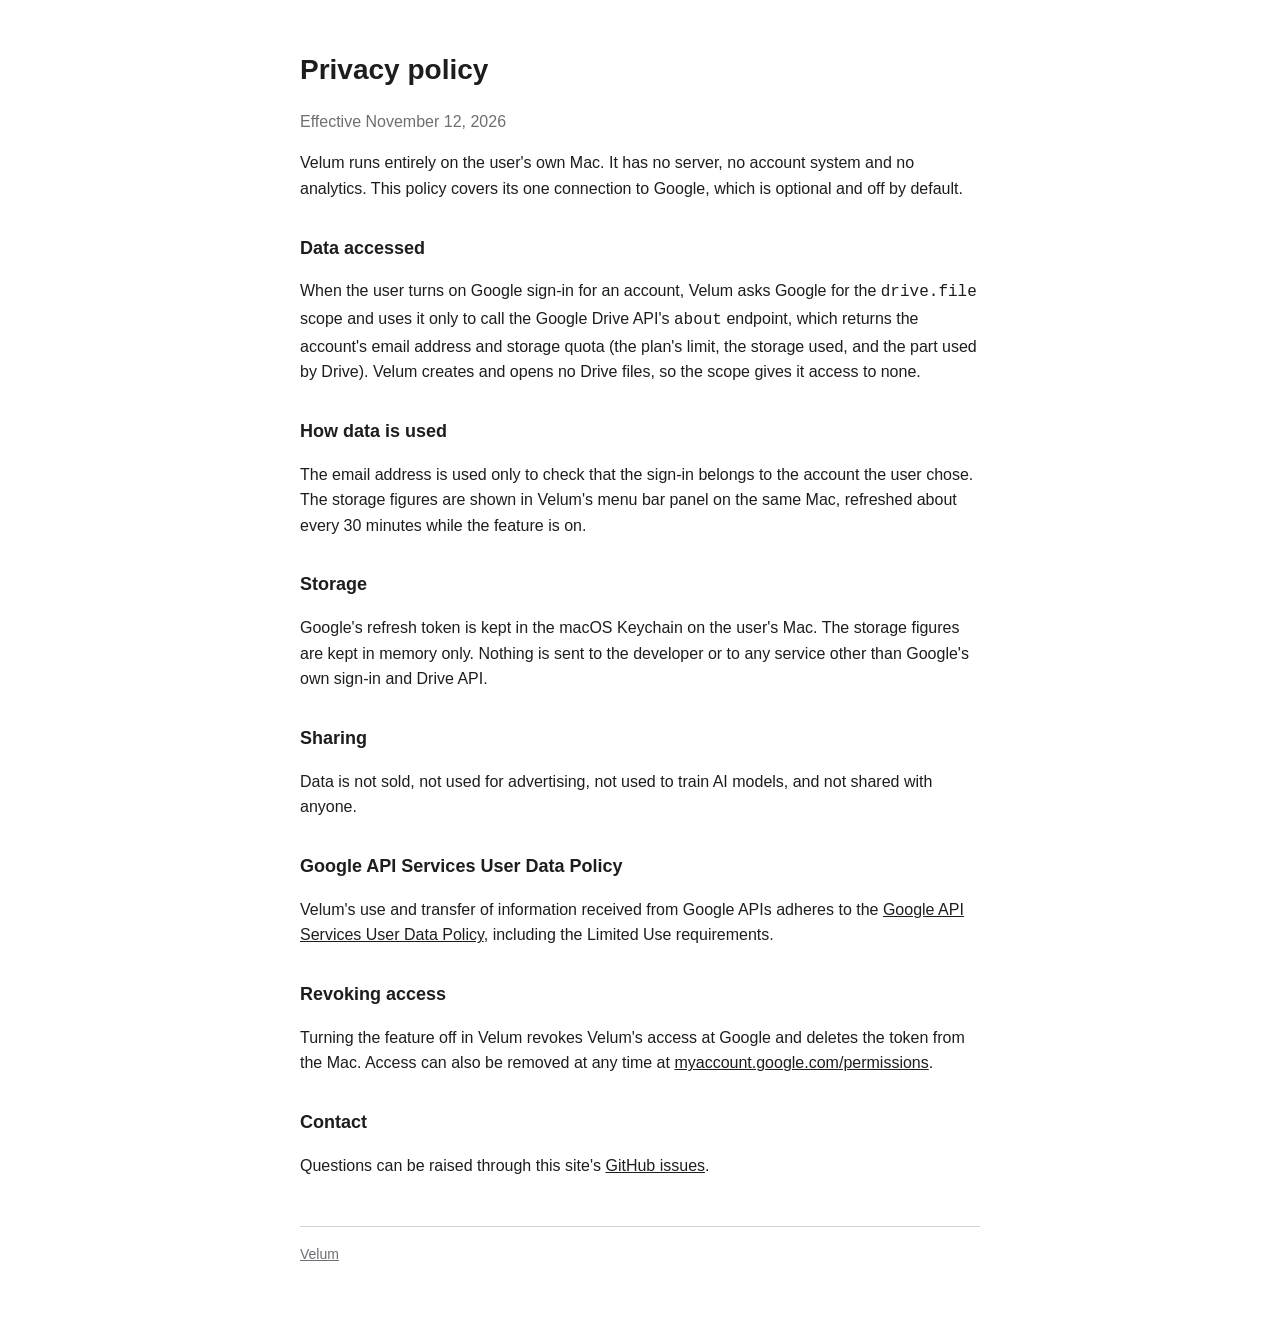
==== privacy.html @ d6d094d6 "Velum: home page and privacy policy Co-Authored-By: Claude Opus 5.5 <noreply@anthropic.com>" ====
<!doctype html>
<html lang="en">
<head>
<meta charset="utf-8"><meta name="viewport" content="width=device-width, initial-scale=1">
<title>Velum Privacy</title>
<meta http-equiv="Content-Security-Policy" content="default-src 'none'; style-src 'self'; img-src 'self'; base-uri 'none'; form-action 'none'">
<meta name="referrer" content="no-referrer">
<link rel="stylesheet" href="style.css">
</head>
<body><main>
<h1>Privacy policy</h1>
<p class="muted">Effective November 12, 2026</p>

<p>Velum runs entirely on the user's own Mac. It has no server, no account system and no analytics.
This policy covers its one connection to Google, which is optional and off by default.</p>

<h2>Data accessed</h2>
<p>When the user turns on Google sign-in for an account, Velum asks Google for the
<code>drive.file</code> scope and uses it only to call the Google Drive API's <code>about</code> endpoint,
which returns the account's email address and storage quota (the plan's limit, the storage used, and the
part used by Drive). Velum creates and opens no Drive files, so the scope gives it access to none.</p>

<h2>How data is used</h2>
<p>The email address is used only to check that the sign-in belongs to the account the user chose. The
storage figures are shown in Velum's menu bar panel on the same Mac, refreshed about every 30 minutes
while the feature is on.</p>

<h2>Storage</h2>
<p>Google's refresh token is kept in the macOS Keychain on the user's Mac. The storage figures are kept in
memory only. Nothing is sent to the developer or to any service other than Google's own sign-in and
Drive API.</p>

<h2>Sharing</h2>
<p>Data is not sold, not used for advertising, not used to train AI models, and not shared with anyone.</p>

<h2>Google API Services User Data Policy</h2>
<p>Velum's use and transfer of information received from Google APIs adheres to the
<a href="https://developers.google.com/terms/api-services-user-data-policy">Google API Services User Data
Policy</a>, including the Limited Use requirements.</p>

<h2>Revoking access</h2>
<p>Turning the feature off in Velum revokes Velum's access at Google and deletes the token from the Mac.
Access can also be removed at any time at
<a href="https://myaccount.google.com/permissions">myaccount.google.com/permissions</a>.</p>

<h2>Contact</h2>
<p>Questions can be raised through this site's
<a href="https://github.com/nafatyuk/velum-site/issues">GitHub issues</a>.</p>

<footer><a href="index.html">Velum</a></footer>
</main></body>
</html>
---- style.css ----
:root { color-scheme: light dark; --fg: #1d1d1f; --muted: #6e6e73; --bg: #fff; --rule: #d2d2d7; }
@media (prefers-color-scheme: dark) { :root { --fg: #f5f5f7; --muted: #a1a1a6; --bg: #111; --rule: #3a3a3c; } }
body { margin: 0; background: var(--bg); color: var(--fg); font: 16px/1.6 -apple-system, BlinkMacSystemFont, "Segoe UI", sans-serif; }
main { max-width: 680px; margin: 0 auto; padding: 48px 16px 64px; }
h1 { font-size: 28px; margin: 0 0 8px; } h2 { font-size: 18px; margin: 32px 0 8px; }
p, li { color: var(--fg); } .muted { color: var(--muted); }
footer { margin-top: 48px; padding-top: 16px; border-top: 1px solid var(--rule); font-size: 14px; color: var(--muted); }
a { color: inherit; }
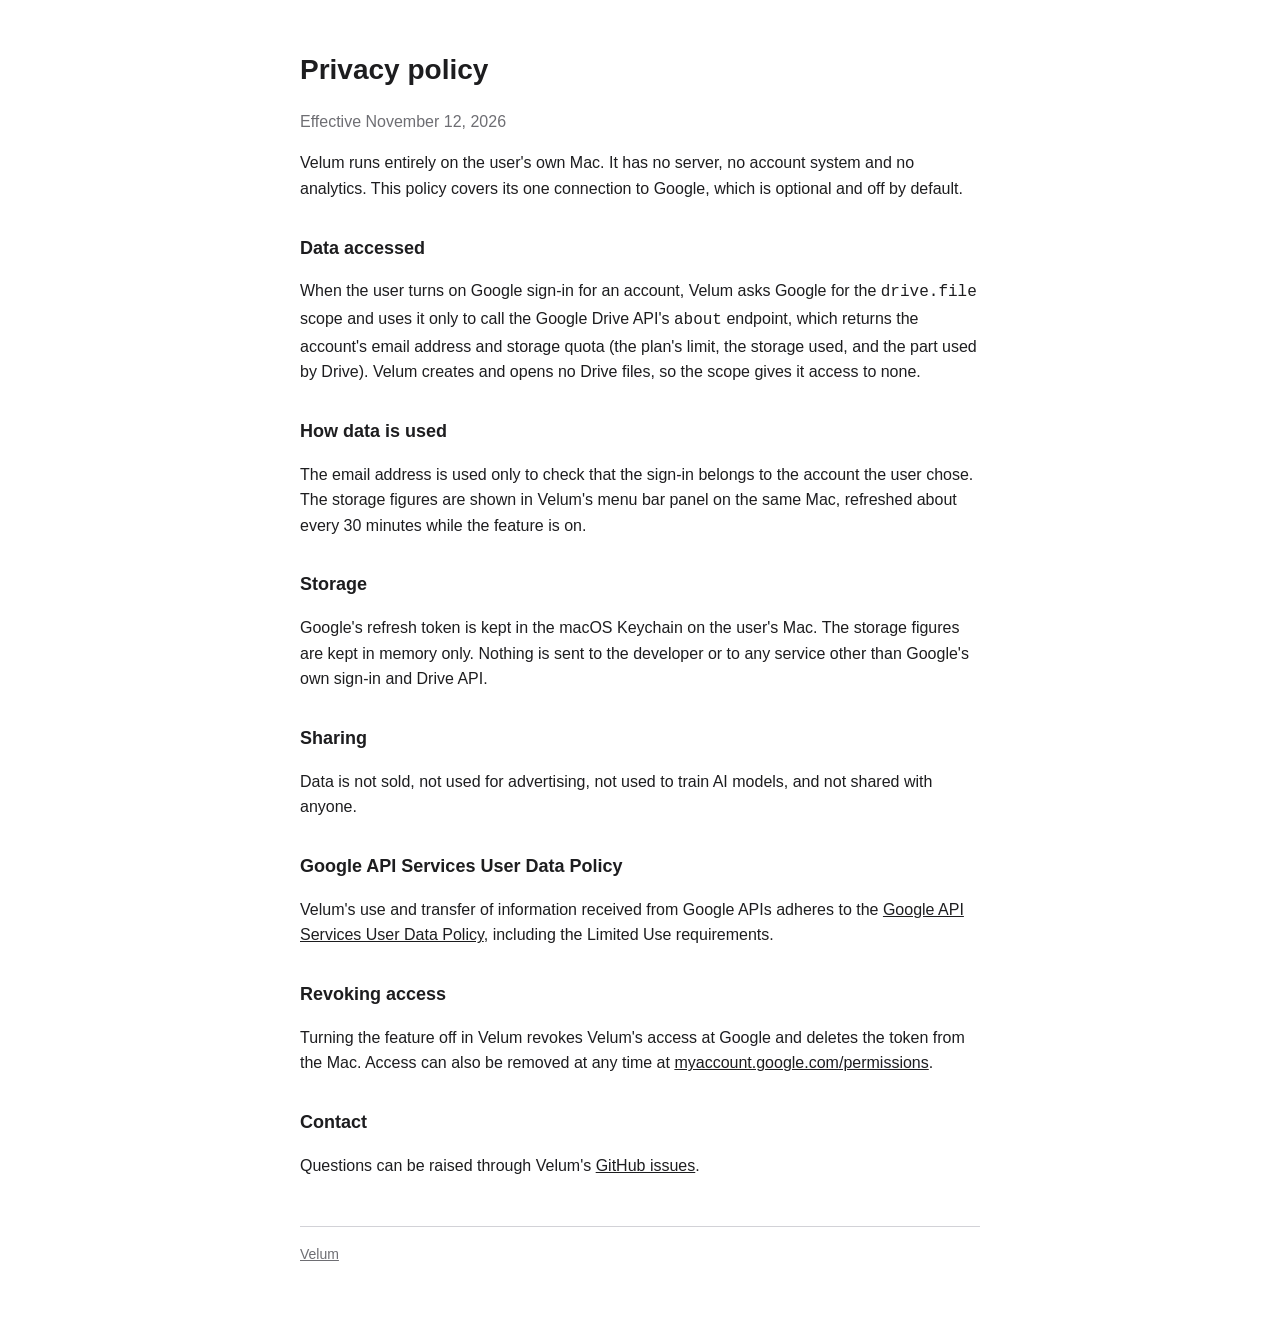
==== commit 4e73a8e0: "Point the pages at the public Velum repo Co-Authored-By: Claude Opus 5.5 <noreply@anthropic.com>" ====
--- a/privacy.html
+++ b/privacy.html
@@ -44,8 +44,8 @@
 <a href="https://myaccount.google.com/permissions">myaccount.google.com/permissions</a>.</p>
 
 <h2>Contact</h2>
-<p>Questions can be raised through this site's
-<a href="https://github.com/nafatyuk/velum-site/issues">GitHub issues</a>.</p>
+<p>Questions can be raised through Velum's
+<a href="https://github.com/nafatyuk/velum/issues">GitHub issues</a>.</p>
 
 <footer><a href="index.html">Velum</a></footer>
 </main></body>
